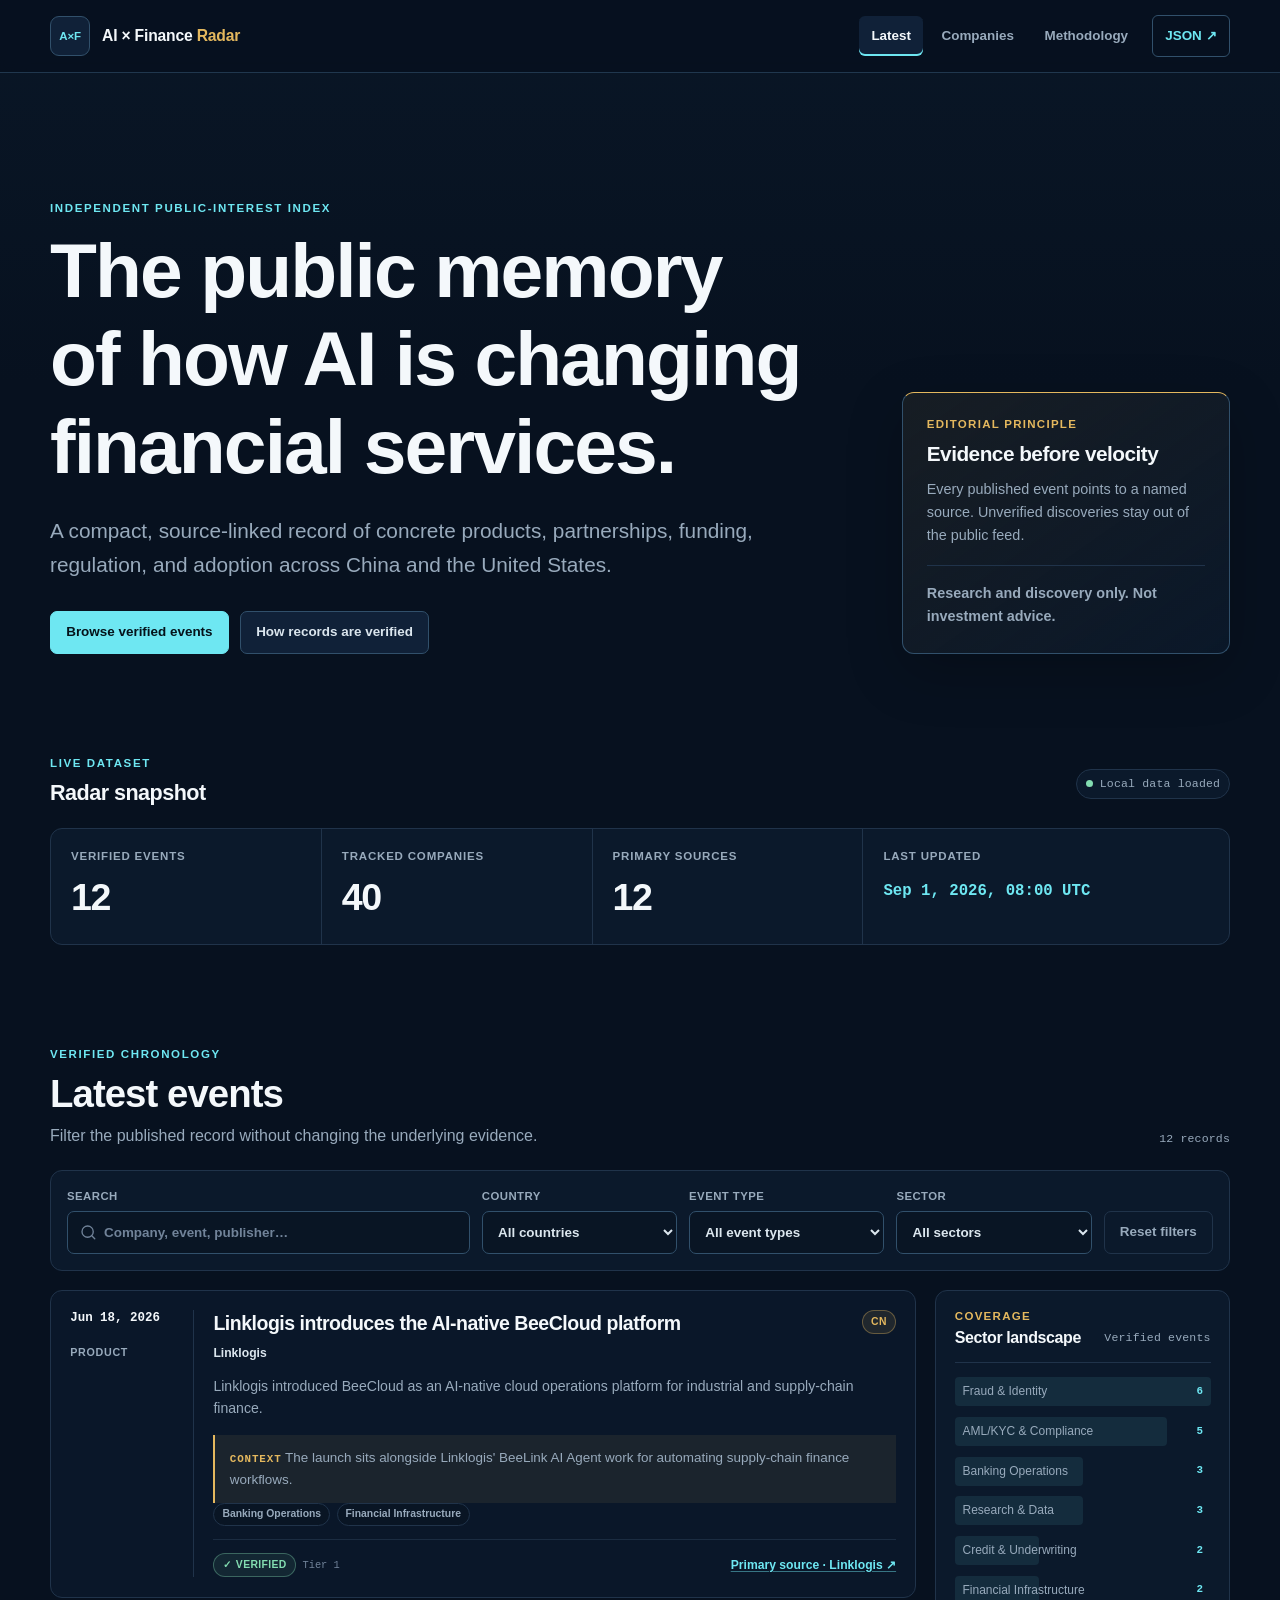
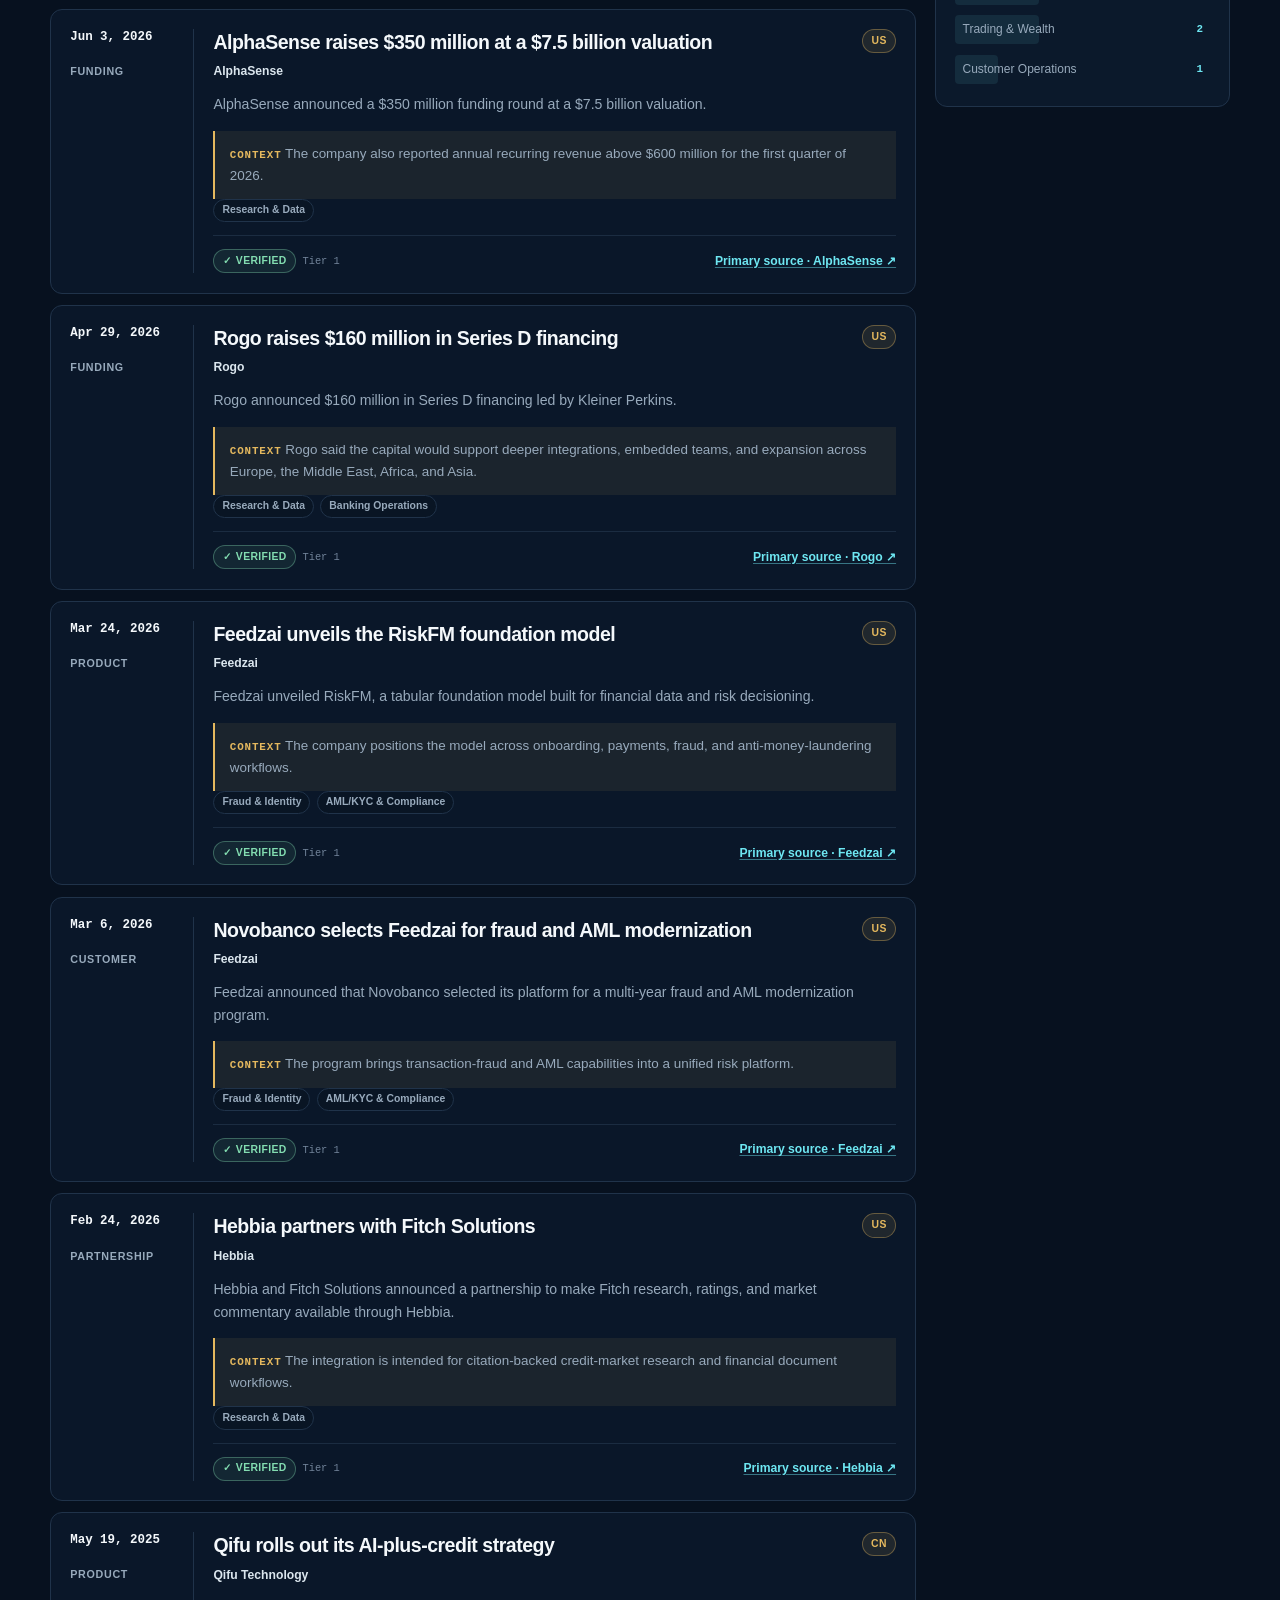
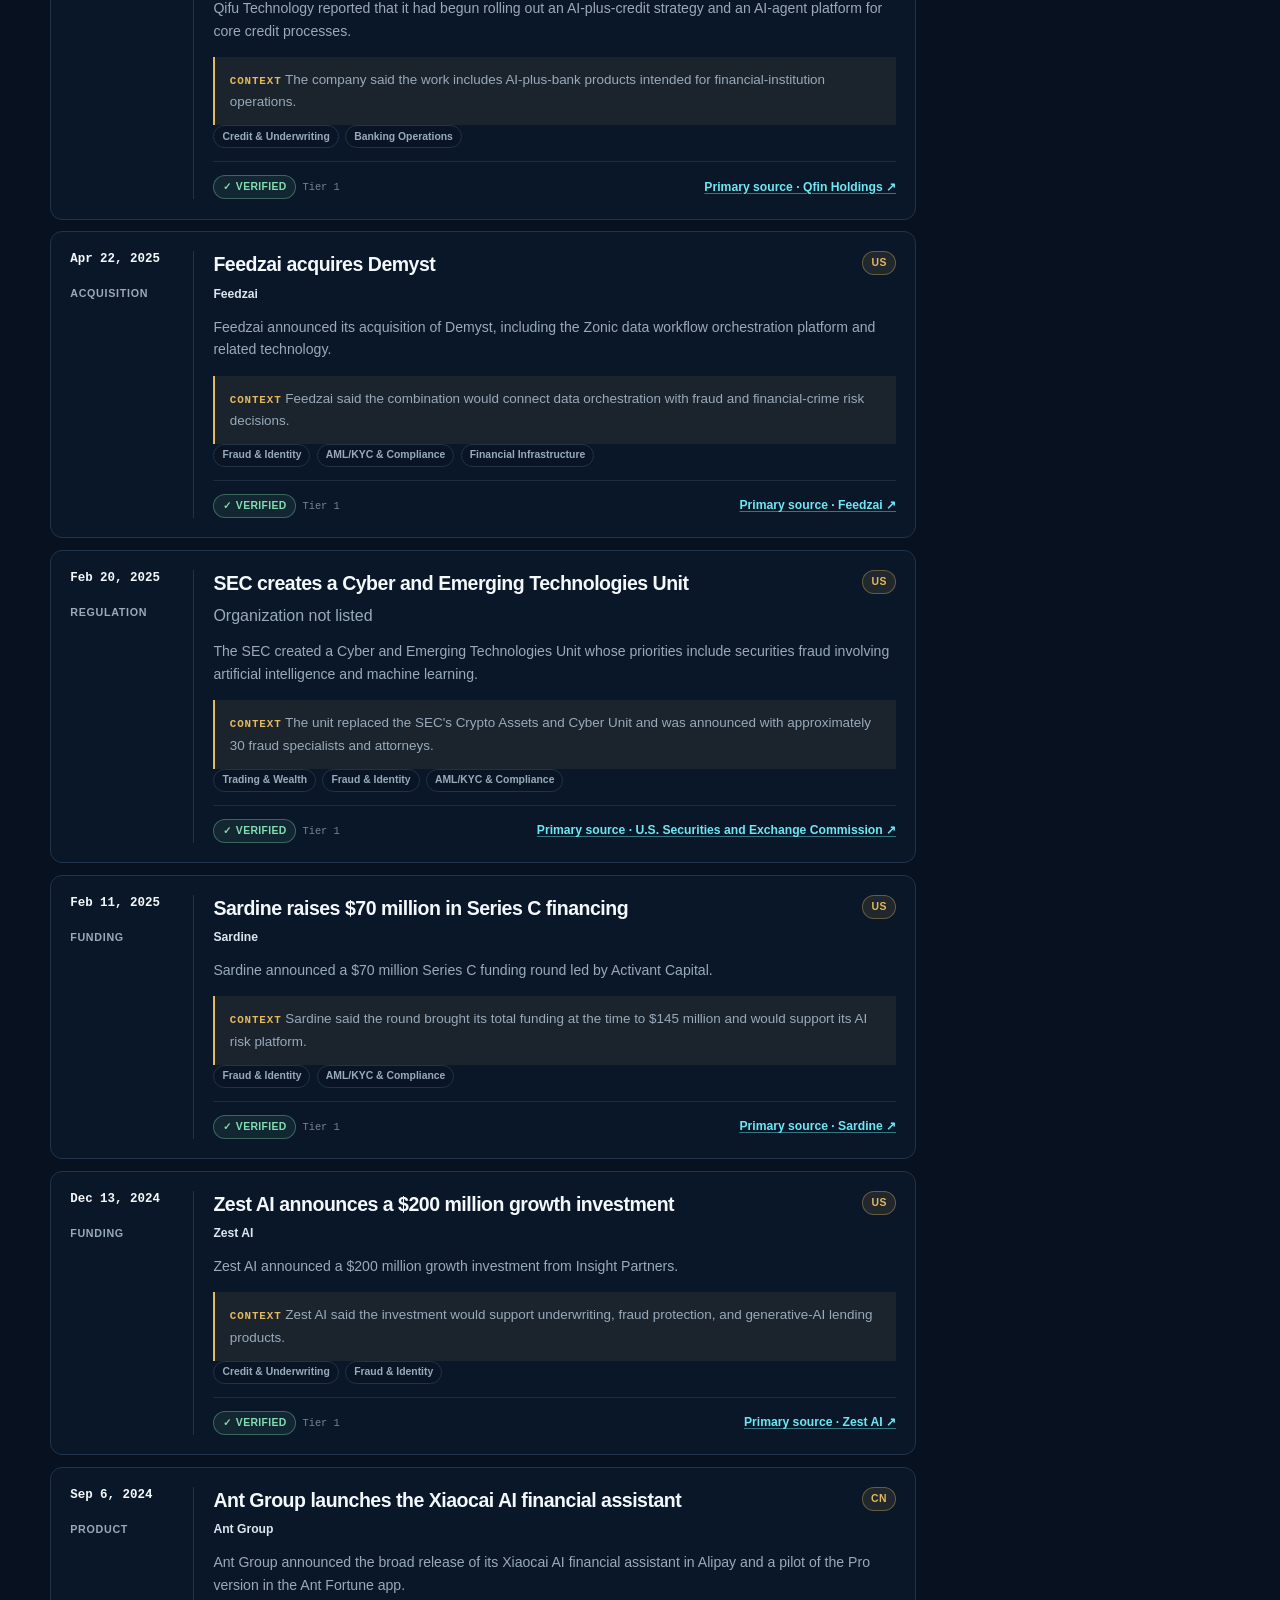
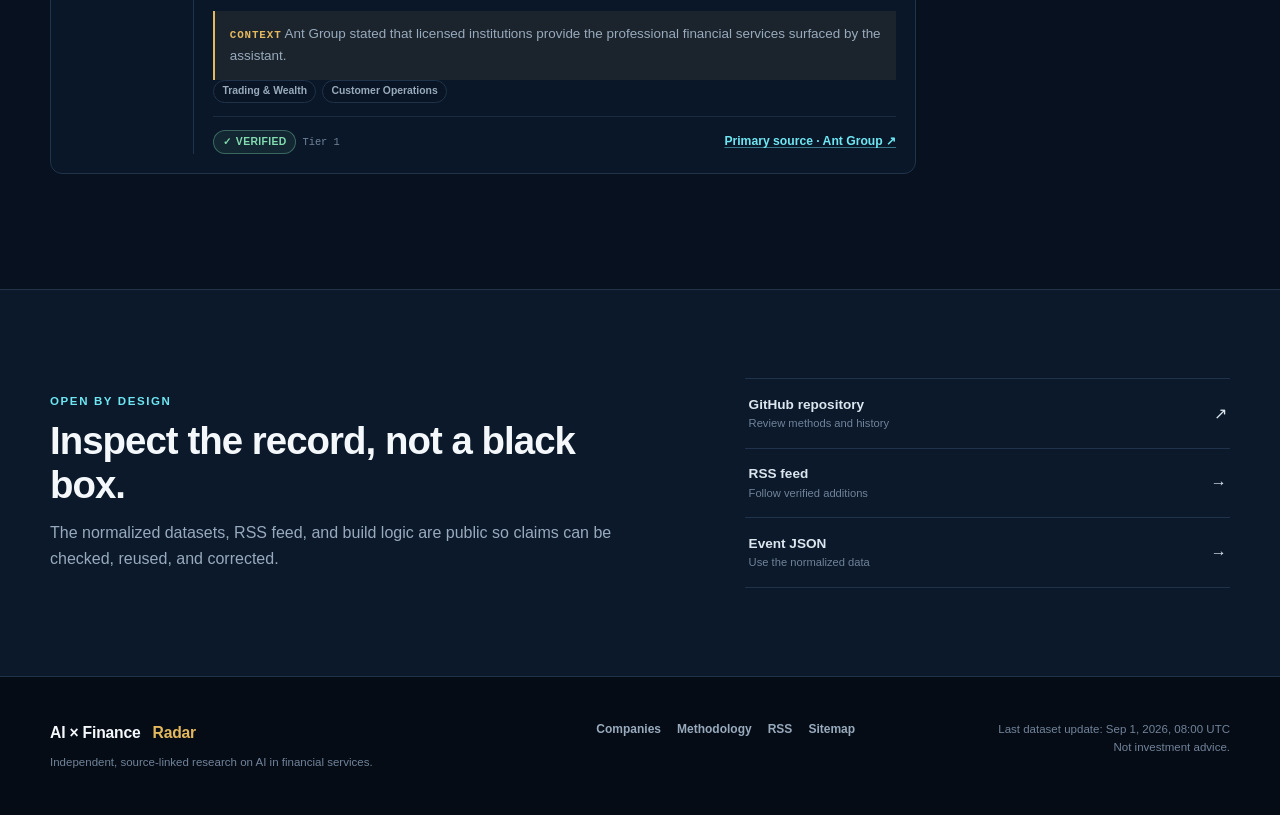
==== index.html @ 1485a301 "feat: launch the open AI Finance Radar Publish a provenance-first CN/US company and event index with" ====
<!doctype html>
<html lang="en">
  <head>
    <meta charset="utf-8">
    <meta name="viewport" content="width=device-width, initial-scale=1">
    <meta name="color-scheme" content="dark">
    <meta name="theme-color" content="#07111f">
    <meta name="description" content="A source-linked public record of verified AI developments across financial services in China and the United States.">
    <meta name="robots" content="index,follow">
    <link rel="canonical" href="https://yzc-666.github.io/ai-finance-radar/">
    <meta property="og:type" content="website">
    <meta property="og:site_name" content="AI × Finance Radar">
    <meta property="og:title" content="AI × Finance Radar">
    <meta property="og:description" content="The public memory of how AI is changing financial services. Source-linked, independently maintained, and built for research.">
    <meta property="og:url" content="https://yzc-666.github.io/ai-finance-radar/">
    <meta property="og:image" content="https://yzc-666.github.io/ai-finance-radar/assets/icons/social-card.svg">
    <meta name="twitter:card" content="summary_large_image">
    <meta name="twitter:title" content="AI × Finance Radar">
    <meta name="twitter:description" content="Verified, source-linked AI developments across financial services.">
    <meta name="twitter:image" content="https://yzc-666.github.io/ai-finance-radar/assets/icons/social-card.svg">
    <title>AI × Finance Radar — Verified AI-finance developments</title>
    <link rel="icon" href="assets/icons/favicon.svg" type="image/svg+xml">
    <link rel="alternate" type="application/rss+xml" title="AI × Finance Radar" href="feed.xml">
    <link rel="stylesheet" href="assets/css/style.css">
    <script defer src="assets/js/app.js" data-radar-app></script>
  </head>
  <body data-page="events">
    <a class="skip-link" href="#main-content">Skip to content</a>
    <header class="site-header">
      <div class="shell header-shell">
        <a class="brand" href="index.html" aria-label="AI × Finance Radar home"><span class="brand-mark" aria-hidden="true">A×F</span><span class="brand-name">AI × Finance <strong>Radar</strong></span></a>
        <button class="nav-toggle" type="button" aria-expanded="false" aria-controls="primary-navigation" data-nav-toggle><span class="sr-only">Toggle navigation</span><span aria-hidden="true"></span><span aria-hidden="true"></span><span aria-hidden="true"></span></button>
        <nav class="primary-nav" id="primary-navigation" aria-label="Primary navigation" data-nav><a href="index.html" aria-current="page">Latest</a><a href="companies.html">Companies</a><a href="methodology.html">Methodology</a><a class="nav-data-link" href="data/events.json">JSON <span aria-hidden="true">↗</span></a></nav>
      </div>
    </header>
    <main id="main-content">
      <section class="hero shell">
        <div class="hero-copy">
          <p class="eyebrow">Independent public-interest index</p>
          <h1>The public memory of how AI is changing financial services.</h1>
          <p class="hero-lede">A compact, source-linked record of concrete products, partnerships, funding, regulation, and adoption across China and the United States.</p>
          <div class="hero-actions" aria-label="Explore the Radar"><a class="button button-primary" href="#latest-events">Browse verified events</a><a class="button button-secondary" href="methodology.html">How records are verified</a></div>
        </div>
        <aside class="principle-card" aria-labelledby="principle-title"><p class="card-kicker">Editorial principle</p><h2 id="principle-title">Evidence before velocity</h2><p>Every published event points to a named source. Unverified discoveries stay out of the public feed.</p><p class="disclaimer-line">Research and discovery only. Not investment advice.</p></aside>
      </section>
      <section class="metrics-section shell" aria-labelledby="snapshot-heading">
        <div class="section-heading compact-heading"><div><p class="eyebrow">Live dataset</p><h2 id="snapshot-heading">Radar snapshot</h2></div><p class="data-status" data-data-status role="status">Loading local records…</p></div>
        <dl class="metric-grid">
          <div class="metric"><dt>Verified events</dt><dd data-stat="events">—</dd></div>
          <div class="metric"><dt>Tracked companies</dt><dd data-stat="companies">—</dd></div>
          <div class="metric"><dt>Primary sources</dt><dd data-stat="sources">—</dd></div>
          <div class="metric metric-wide"><dt>Last updated</dt><dd class="metric-date" data-stat="updated">—</dd></div>
        </dl>
      </section>
      <section class="content-section shell" id="latest-events" aria-labelledby="latest-heading">
        <div class="section-heading"><div><p class="eyebrow">Verified chronology</p><h2 id="latest-heading">Latest events</h2><p>Filter the published record without changing the underlying evidence.</p></div><span class="result-count" data-result-count aria-live="polite">Loading…</span></div>
        <form class="filter-panel" data-event-filters aria-label="Filter verified events">
          <label class="search-field"><span>Search</span><span class="input-wrap"><svg aria-hidden="true" viewBox="0 0 24 24" width="18" height="18"><path d="m21 21-4.3-4.3m2.3-5.2A7.5 7.5 0 1 1 4 11.5a7.5 7.5 0 0 1 15 0Z"/></svg><input type="search" name="q" autocomplete="off" placeholder="Company, event, publisher…" data-filter="q"></span></label>
          <label><span>Country</span><select name="country" data-filter="country"><option value="">All countries</option></select></label>
          <label><span>Event type</span><select name="type" data-filter="type"><option value="">All event types</option></select></label>
          <label><span>Sector</span><select name="sector" data-filter="sector"><option value="">All sectors</option></select></label>
          <button class="button button-quiet filter-reset" type="button" data-filter-reset>Reset filters</button>
        </form>
        <div class="radar-layout">
          <div><div class="event-list" data-event-list aria-busy="true"><noscript><div class="state-panel"><h3>JavaScript is required for the live feed</h3><p>The records remain available in <a href="data/events.json">events.json</a>.</p></div></noscript></div></div>
          <aside class="landscape-panel" aria-labelledby="landscape-heading"><div class="panel-heading"><div><p class="card-kicker">Coverage</p><h3 id="landscape-heading">Sector landscape</h3></div><span class="panel-note">Verified events</span></div><div class="landscape-list" data-sector-landscape><p class="muted">Loading sector coverage…</p></div></aside>
        </div>
      </section>
      <section class="access-section"><div class="shell access-grid">
        <div><p class="eyebrow">Open by design</p><h2>Inspect the record, not a black box.</h2><p>The normalized datasets, RSS feed, and build logic are public so claims can be checked, reused, and corrected.</p></div>
        <div class="access-links"><a href="https://github.com/yzc-666/ai-finance-radar" rel="noopener noreferrer"><span><strong>GitHub repository</strong><small>Review methods and history</small></span><span aria-hidden="true">↗</span></a><a href="feed.xml"><span><strong>RSS feed</strong><small>Follow verified additions</small></span><span aria-hidden="true">→</span></a><a href="data/events.json"><span><strong>Event JSON</strong><small>Use the normalized data</small></span><span aria-hidden="true">→</span></a></div>
      </div></section>
    </main>
    <footer class="site-footer"><div class="shell footer-grid">
      <div><a class="brand footer-brand" href="index.html">AI × Finance <strong>Radar</strong></a><p>Independent, source-linked research on AI in financial services.</p></div>
      <nav aria-label="Footer navigation"><a href="companies.html">Companies</a><a href="methodology.html">Methodology</a><a href="feed.xml">RSS</a><a href="sitemap.xml">Sitemap</a></nav>
      <p class="footer-meta">Last dataset update: <span data-footer-updated>loading</span><br>Not investment advice.</p>
    </div></footer>
  </body>
</html>
---- assets/css/style.css ----
@import url("./styles.css");

/*
 * Canonical GitHub Pages entrypoint. The visual system remains split from this
 * small compatibility layer so existing cached builds can migrate cleanly.
 */

.event-context {
  margin: 0.9rem 0 0;
  padding: 0.75rem 0.9rem;
  border-left: 2px solid var(--gold);
  background: color-mix(in srgb, var(--gold) 8%, transparent);
  color: var(--ink-muted);
  font-size: 0.84rem;
  line-height: 1.65;
}

.event-context strong {
  color: var(--gold);
  font-family: var(--font-mono);
  font-size: 0.68rem;
  letter-spacing: 0.08em;
  text-transform: uppercase;
}

.event-source-meta {
  flex-wrap: wrap;
}

.is-deep-linked {
  border-color: var(--cyan) !important;
  box-shadow: 0 0 0 3px color-mix(in srgb, var(--cyan) 15%, transparent);
}

@supports not (background: color-mix(in srgb, white, black)) {
  .event-context {
    background: rgba(210, 168, 87, 0.08);
  }

  .is-deep-linked {
    box-shadow: 0 0 0 3px rgba(75, 210, 226, 0.14);
  }
}
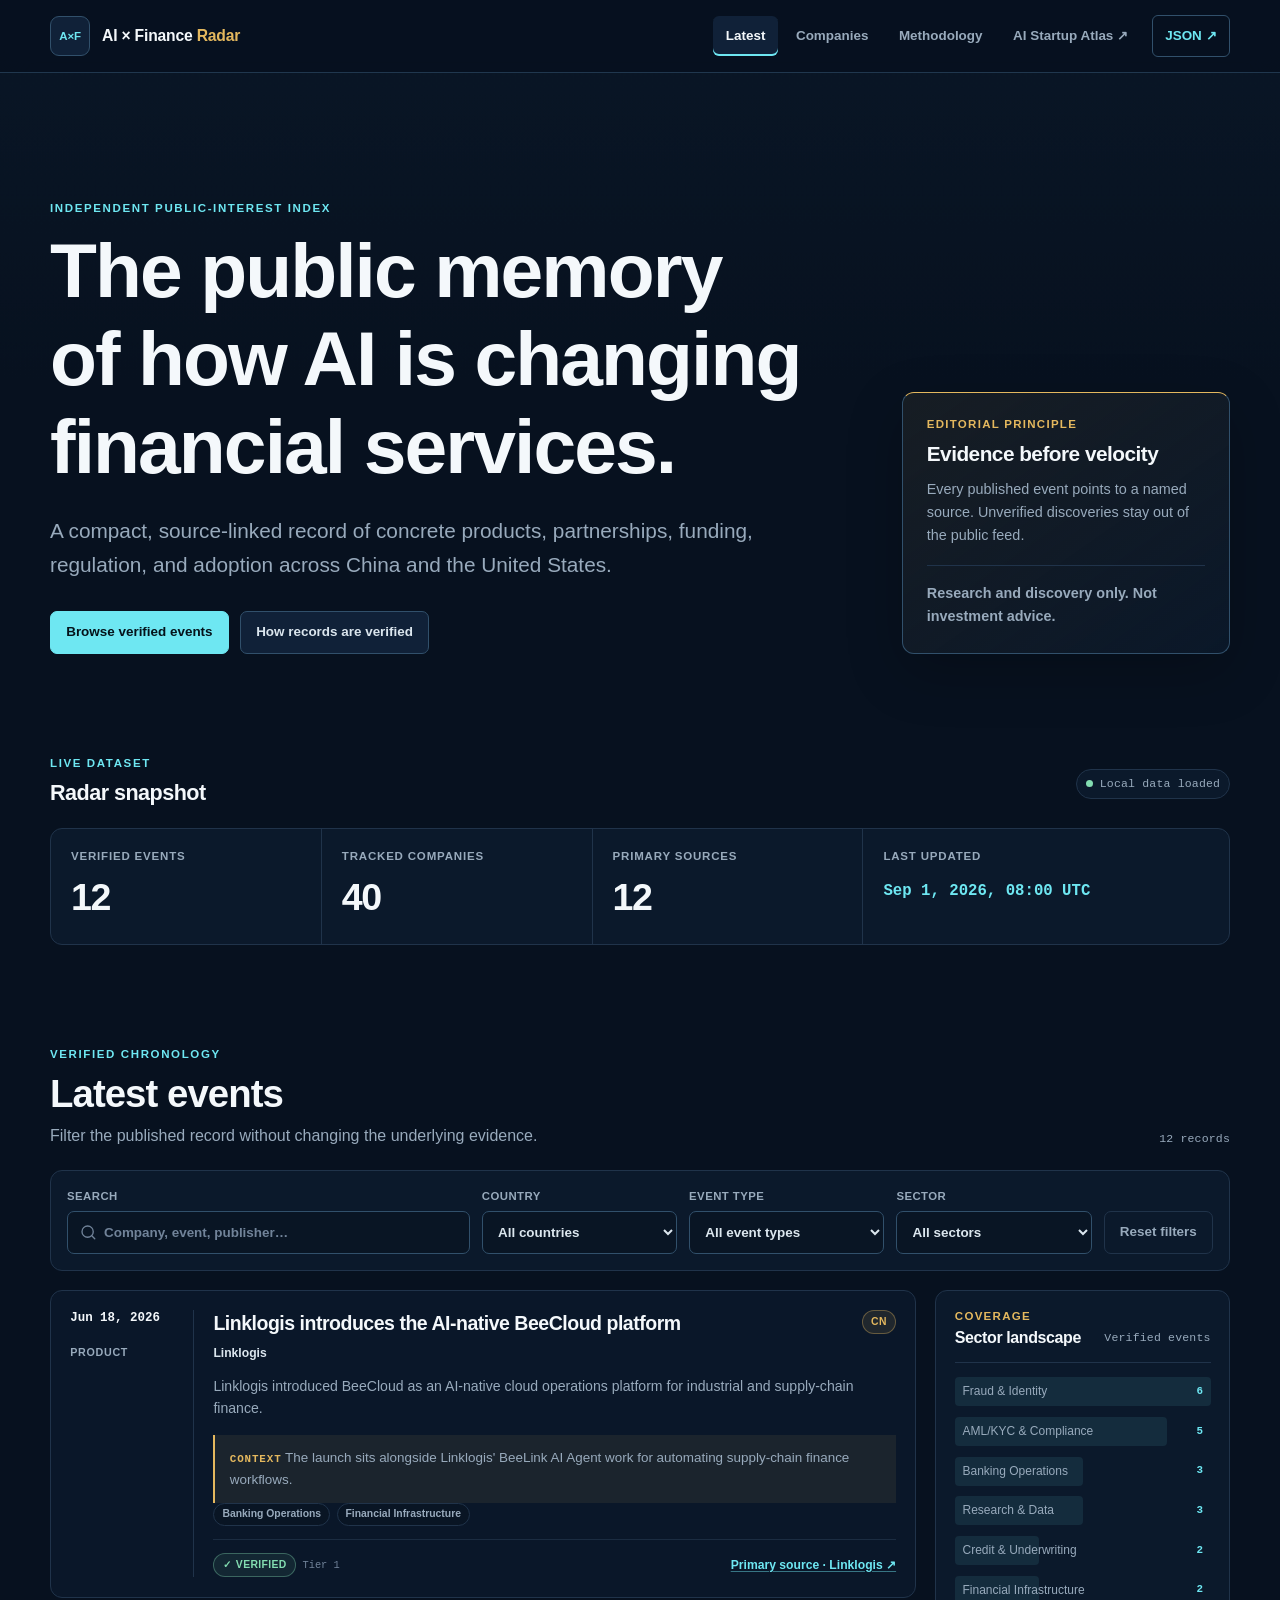
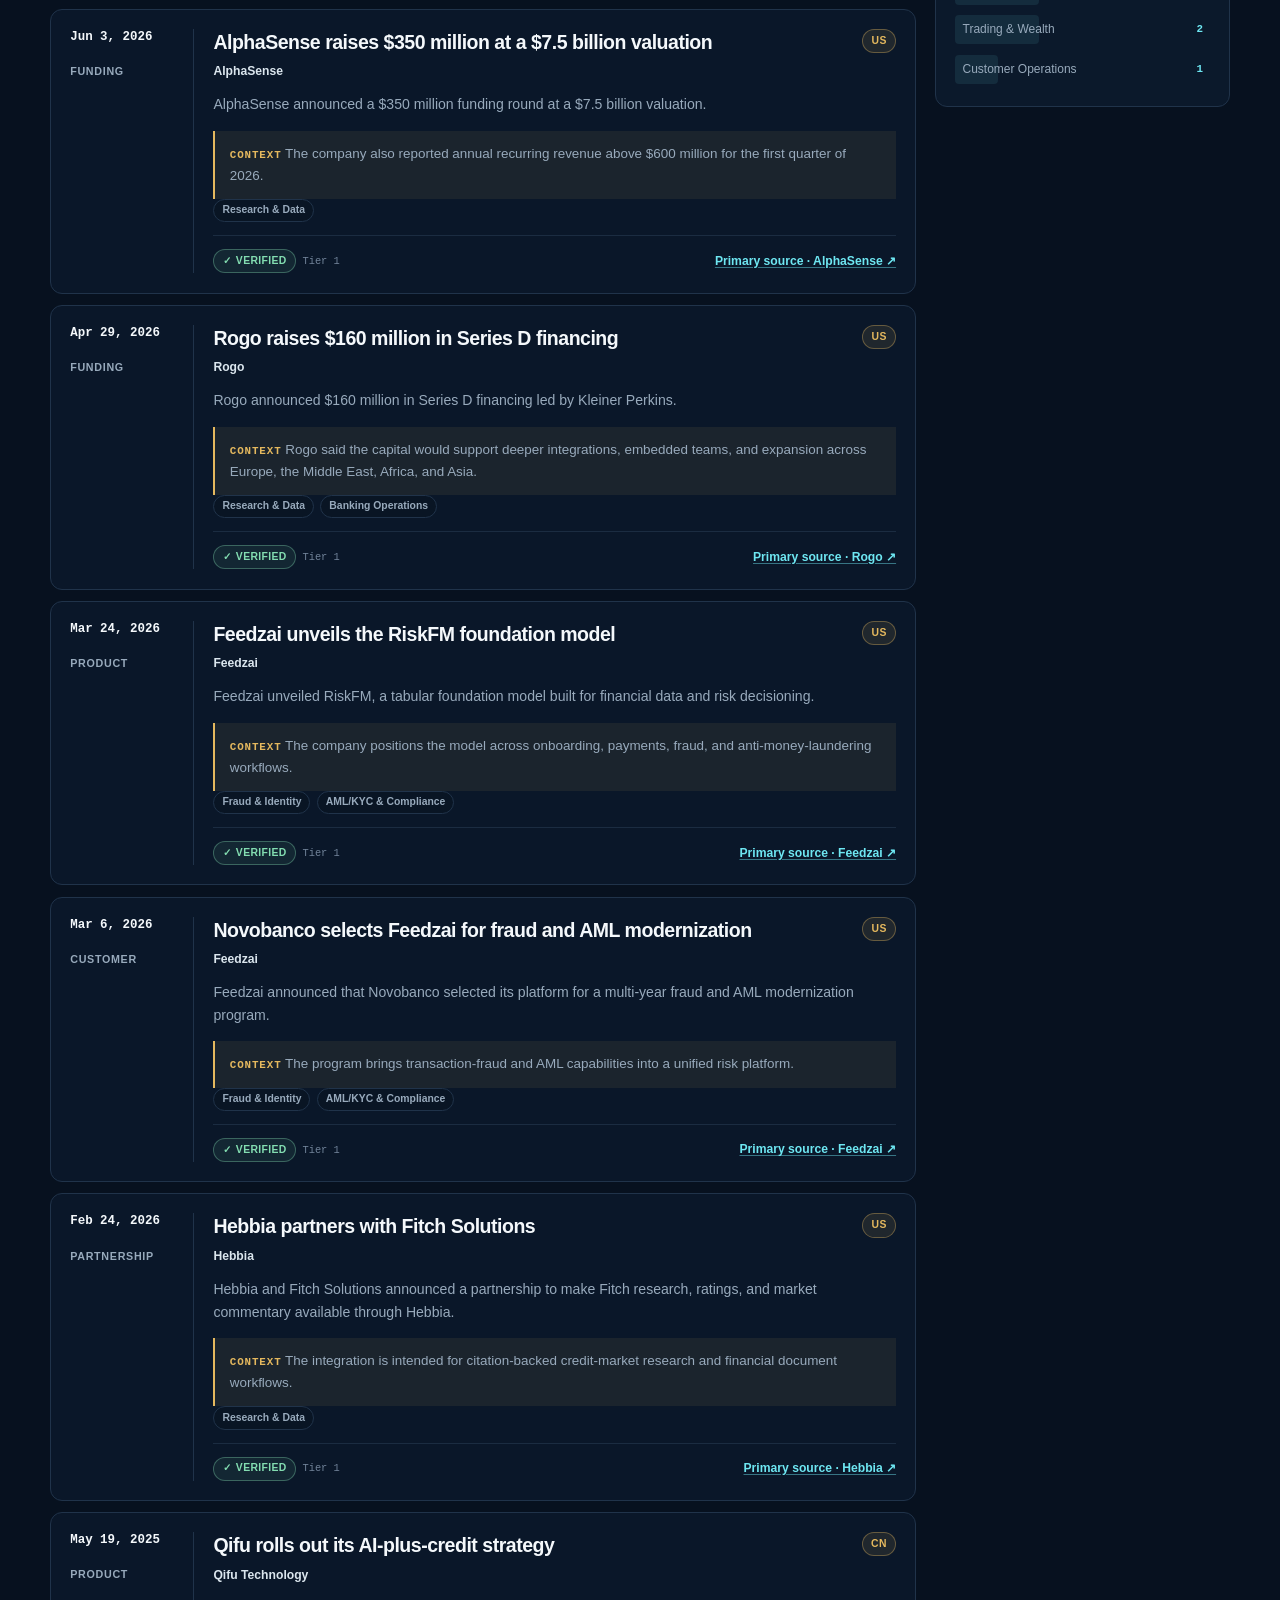
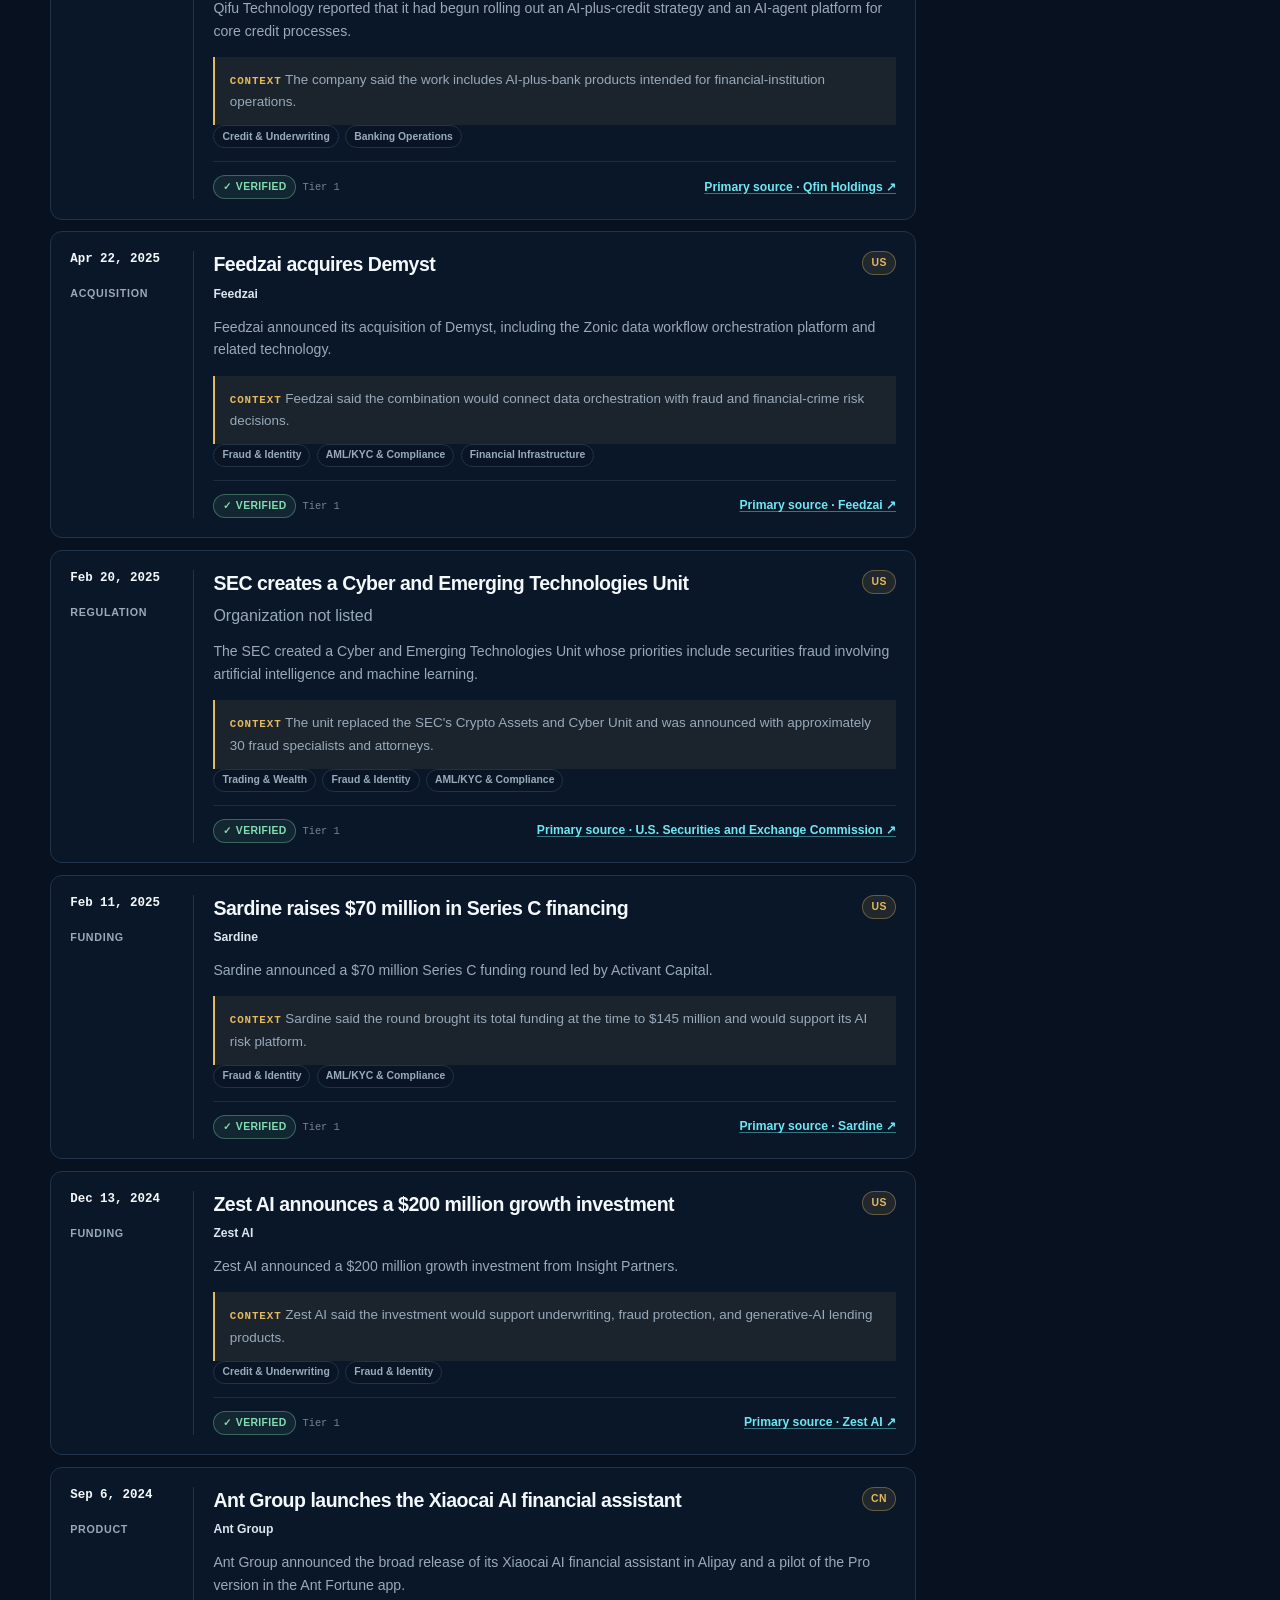
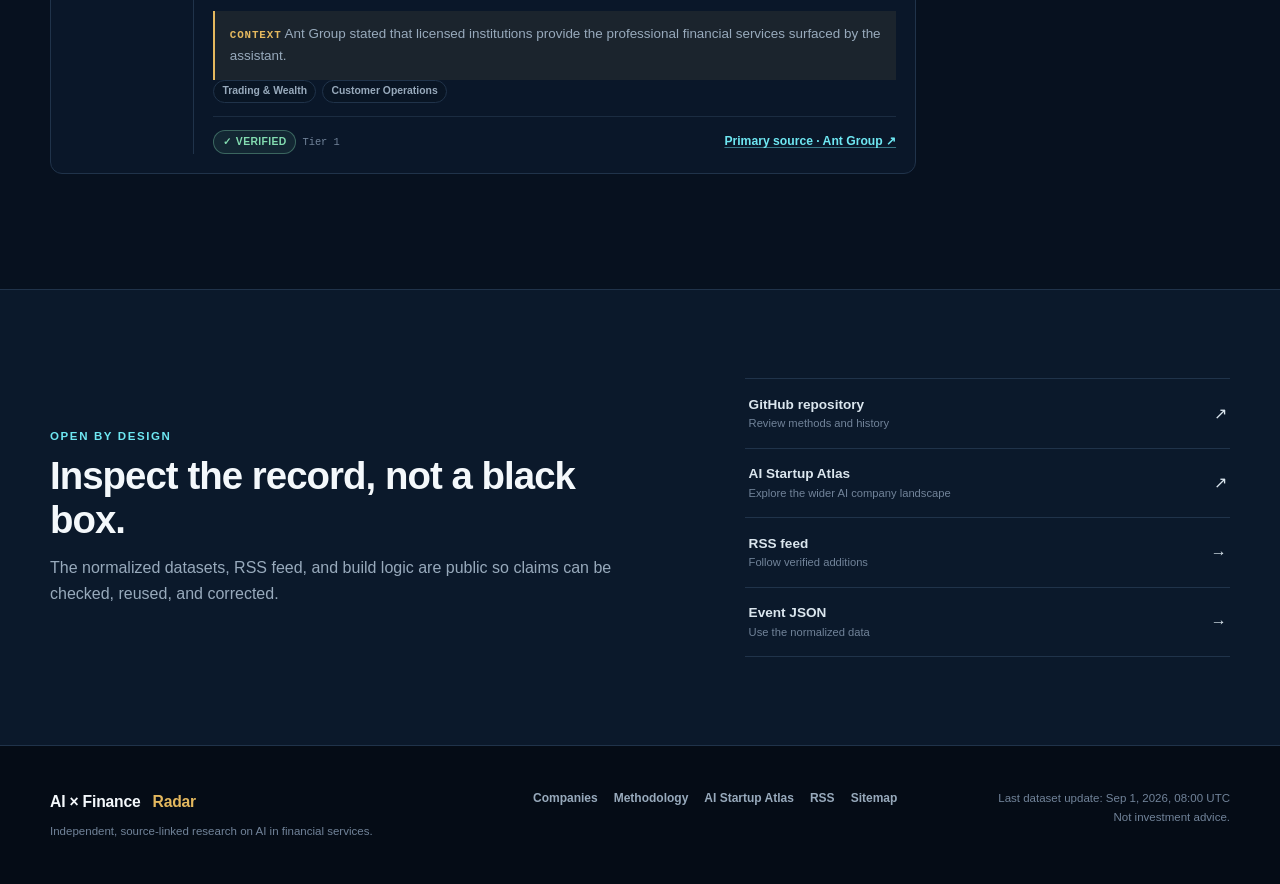
==== commit 14d6c056: "feat: link Finance Radar back to AI Startup Atlas Connect the specialist finance dataset to the broa" ====
--- a/index.html
+++ b/index.html
@@ -30,7 +30,7 @@
       <div class="shell header-shell">
         <a class="brand" href="index.html" aria-label="AI × Finance Radar home"><span class="brand-mark" aria-hidden="true">A×F</span><span class="brand-name">AI × Finance <strong>Radar</strong></span></a>
         <button class="nav-toggle" type="button" aria-expanded="false" aria-controls="primary-navigation" data-nav-toggle><span class="sr-only">Toggle navigation</span><span aria-hidden="true"></span><span aria-hidden="true"></span><span aria-hidden="true"></span></button>
-        <nav class="primary-nav" id="primary-navigation" aria-label="Primary navigation" data-nav><a href="index.html" aria-current="page">Latest</a><a href="companies.html">Companies</a><a href="methodology.html">Methodology</a><a class="nav-data-link" href="data/events.json">JSON <span aria-hidden="true">↗</span></a></nav>
+        <nav class="primary-nav" id="primary-navigation" aria-label="Primary navigation" data-nav><a href="index.html" aria-current="page">Latest</a><a href="companies.html">Companies</a><a href="methodology.html">Methodology</a><a href="https://yzc-666.github.io/ai-startup-atlas/">AI Startup Atlas ↗</a><a class="nav-data-link" href="data/events.json">JSON <span aria-hidden="true">↗</span></a></nav>
       </div>
     </header>
     <main id="main-content">
@@ -68,12 +68,12 @@
       </section>
       <section class="access-section"><div class="shell access-grid">
         <div><p class="eyebrow">Open by design</p><h2>Inspect the record, not a black box.</h2><p>The normalized datasets, RSS feed, and build logic are public so claims can be checked, reused, and corrected.</p></div>
-        <div class="access-links"><a href="https://github.com/yzc-666/ai-finance-radar" rel="noopener noreferrer"><span><strong>GitHub repository</strong><small>Review methods and history</small></span><span aria-hidden="true">↗</span></a><a href="feed.xml"><span><strong>RSS feed</strong><small>Follow verified additions</small></span><span aria-hidden="true">→</span></a><a href="data/events.json"><span><strong>Event JSON</strong><small>Use the normalized data</small></span><span aria-hidden="true">→</span></a></div>
+        <div class="access-links"><a href="https://github.com/yzc-666/ai-finance-radar" rel="noopener noreferrer"><span><strong>GitHub repository</strong><small>Review methods and history</small></span><span aria-hidden="true">↗</span></a><a href="https://yzc-666.github.io/ai-startup-atlas/"><span><strong>AI Startup Atlas</strong><small>Explore the wider AI company landscape</small></span><span aria-hidden="true">↗</span></a><a href="feed.xml"><span><strong>RSS feed</strong><small>Follow verified additions</small></span><span aria-hidden="true">→</span></a><a href="data/events.json"><span><strong>Event JSON</strong><small>Use the normalized data</small></span><span aria-hidden="true">→</span></a></div>
       </div></section>
     </main>
     <footer class="site-footer"><div class="shell footer-grid">
       <div><a class="brand footer-brand" href="index.html">AI × Finance <strong>Radar</strong></a><p>Independent, source-linked research on AI in financial services.</p></div>
-      <nav aria-label="Footer navigation"><a href="companies.html">Companies</a><a href="methodology.html">Methodology</a><a href="feed.xml">RSS</a><a href="sitemap.xml">Sitemap</a></nav>
+      <nav aria-label="Footer navigation"><a href="companies.html">Companies</a><a href="methodology.html">Methodology</a><a href="https://yzc-666.github.io/ai-startup-atlas/">AI Startup Atlas</a><a href="feed.xml">RSS</a><a href="sitemap.xml">Sitemap</a></nav>
       <p class="footer-meta">Last dataset update: <span data-footer-updated>loading</span><br>Not investment advice.</p>
     </div></footer>
   </body>
